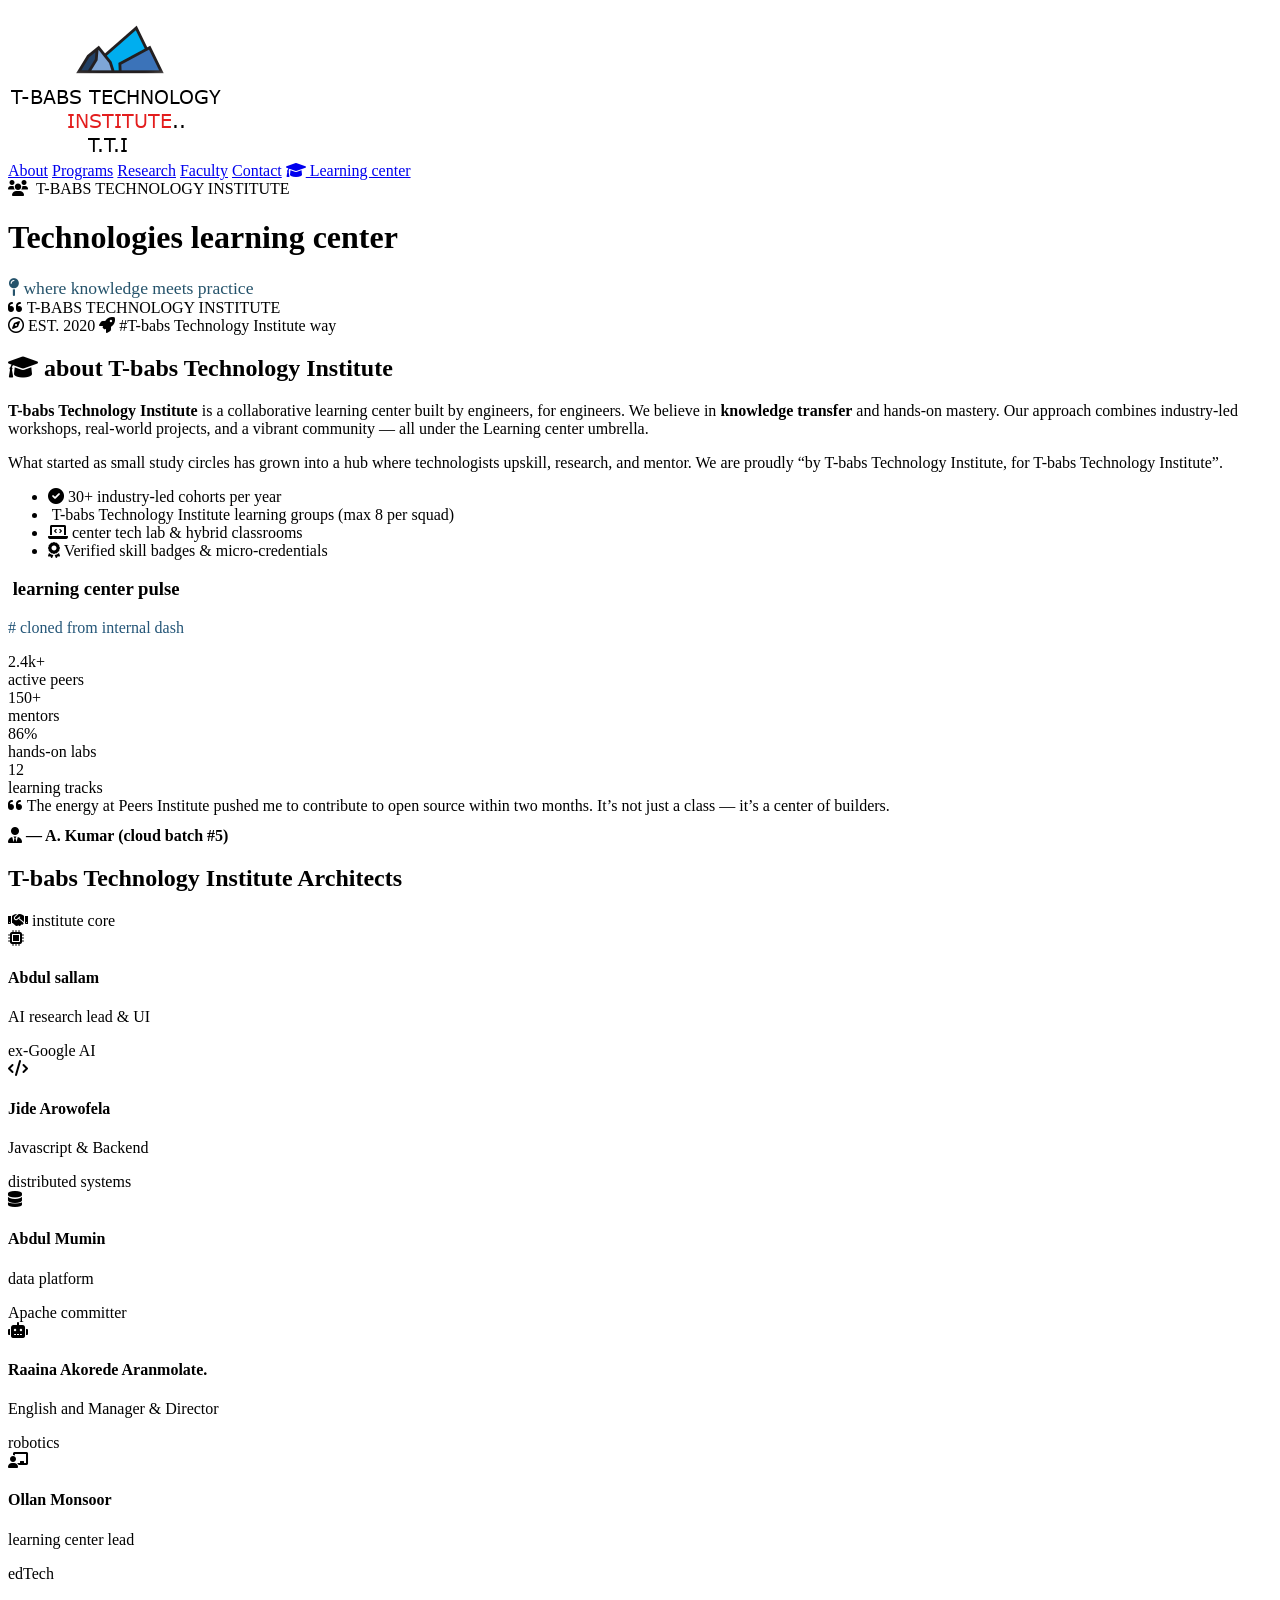
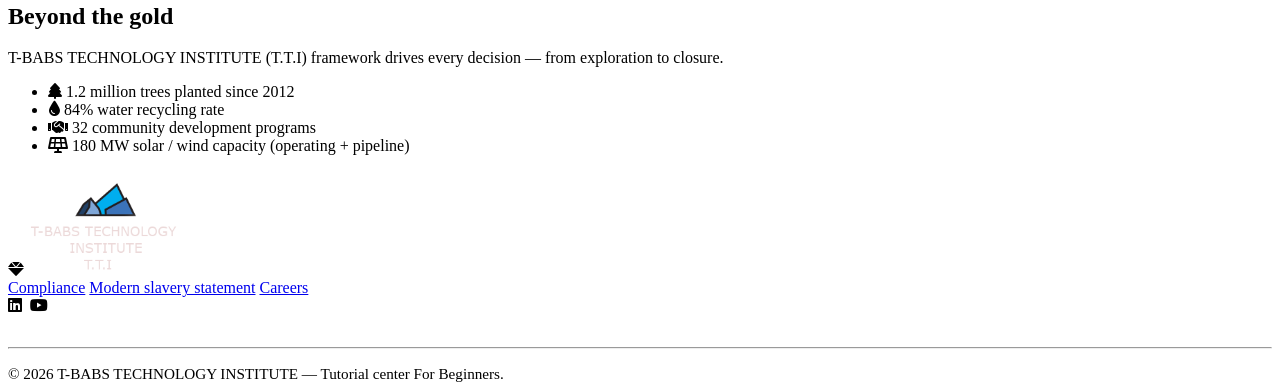
==== about.html @ 50cb1421 "okay okay" ====
<!DOCTYPE html>
<html lang="en">
<head>
  <meta charset="UTF-8">
  <meta name="viewport" content="width=device-width, initial-scale=1.0">
  <title>T-babs Technology Institute | where learning is center</title>
  <!-- Font Awesome 6 (free) for icons -->
  <link rel="stylesheet" href="https://cdnjs.cloudflare.com/ajax/libs/font-awesome/6.0.0-beta3/css/all.min.css">
  <link rel="stylesheet" href="css\stylemining.css">
</head>
<body>
  <header>
    <div class="container">
      <nav class="navbar">
        <div class="logo">
          <a href="index.html"><img src="T-BABATECHNOLOGYINSTITUTESNEW111.PNG" alt=""></a>

        </div>
        <div class="nav-links">
          <a href="about.html">About</a>
          <a href="programs.html">Programs</a>
          <a href="research.html">Research</a>
          <a href="faculty.html">Faculty</a>
          <a href="contacts.html">Contact</a>
          <a href="learnarea.html" class="center-link"><i class="fas fa-graduation-cap"></i> Learning center</a>
        </div>
      </nav>
    </div>
  </header>


  <main class="about-card">



    <!-- header: peers INSTITUTE + learning center -->
    <div class="institute-header">
        <div class="brand-block">
            <div class="peers-badge"><i class="fas fa-users" style="margin-right: 8px;"></i>T-BABS TECHNOLOGY INSTITUTE </div>
            <h1>
                <span class="institute">Technologies</span>
                <span class="learning-center">learning center</span>
            </h1>
            <div style="margin-top: 0.7rem; font-size: 1.1rem; color: #25536b;"><i class="fas fa-map-pin"></i> where knowledge meets practice</div>
        </div>
        <div class="header-quote">
            <i class="fas fa-quote-left"></i> T-BABS TECHNOLOGY INSTITUTE
        </div>
    </div>

            <!-- main about clone grid: mission + stats -->
            <div class="about-grid">
                <!-- left side: mission / description clone from peers institute -->
                <div class="mission-text">
                    <div class="tagline-clone">
                        <span class="pill"><i class="far fa-compass"></i> EST. 2020</span>
                        <span class="pill light"><i class="fas fa-rocket"></i> #T-babs Technology Institute way</span>
                    </div>
                    <h2><i class="fas fa-graduation-cap"></i> about T-babs Technology Institute</h2>
                    <p><strong>T-babs Technology Institute</strong> is a collaborative learning center built by engineers, for engineers. We believe in <strong>knowledge transfer</strong> and hands-on mastery. Our approach combines industry-led workshops, real-world projects, and a vibrant community — all under the Learning center umbrella.</p>
                    <p>What started as small study circles has grown into a hub where technologists upskill, research, and mentor. We are proudly “by T-babs Technology Institute, for T-babs Technology Institute”.</p>

                    <ul class="feature-list">
                        <li><i class="fas fa-circle-check"></i> 30+ industry-led cohorts per year</li>
                        <li><i class="fas fa-people-group"></i> T-babs Technology Institute learning groups (max 8 per squad)</li>
                        <li><i class="fas fa-laptop-code"></i> center tech lab & hybrid classrooms</li>
                        <li><i class="fas fa-award"></i> Verified skill badges & micro‑credentials</li>
                    </ul>
                </div>

                <!-- right side: stats panel + testimonial (institute flavour) -->
                <div class="stats-panel">
                    <h3><i class="fas fa-chart-simple"></i> learning center pulse</h3>
                    <p style="color: #235577; margin-bottom: 1rem;"># cloned from internal dash</p>
                    <div class="stats-grid">
                        <div class="stat-item">
                            <div class="stat-number">2.4k+</div>
                            <div class="stat-label">active peers</div>
                        </div>
                        <div class="stat-item">
                            <div class="stat-number">150+</div>
                            <div class="stat-label">mentors</div>
                        </div>
                        <div class="stat-item">
                            <div class="stat-number">86%</div>
                            <div class="stat-label">hands-on labs</div>
                        </div>
                        <div class="stat-item">
                            <div class="stat-number">12</div>
                            <div class="stat-label">learning tracks</div>
                        </div>
                    </div>

                    <!-- quick testimonial / quote clone -->
                    <div class="testimonial-mini">
                        <i class="fas fa-quote-left"></i> The energy at Peers Institute pushed me to contribute to open source within two months. It’s not just a class — it’s a center of builders. <br>
                        <span style="display: block; margin-top: 12px; font-style: normal; font-weight: 600;"><i class="fas fa-user-tie"></i> — A. Kumar (cloud batch #5)</span>
                    </div>
                </div>
            </div>


      <!-- team / core facilitators (peers institute style) -->
      <div class="team-section">
          <div class="section-caption">
              <h2>T-babs Technology Institute Architects</h2>
              <span class="chip"><i class="fas fa-handshake"></i> institute core</span>
          </div>
          <div class="team-grid">
              <div class="member">
                  <div class="avatar"><i class="fas fa-microchip"></i></div>
                  <h4>Abdul sallam</h4>
                  <p>AI research lead & UI</p>
                  <span class="role-icon">ex-Google AI</span>
              </div>
              <div class="member">
                  <div class="avatar"><i class="fas fa-code"></i></div>
                  <h4>Jide Arowofela</h4>
                  <p>Javascript & Backend</p>
                  <span class="role-icon">distributed systems</span>
              </div>
              <div class="member">
                  <div class="avatar"><i class="fas fa-database"></i></div>
                  <h4>Abdul Mumin</h4>
                  <p>data platform</p>
                  <span class="role-icon">Apache committer</span>
              </div>
              <div class="member">
                  <div class="avatar"><i class="fas fa-robot"></i></div>
                  <h4>Raaina Akorede Aranmolate.</h4>
                  <p>English and Manager & Director</p>
                  <span class="role-icon">robotics</span>
              </div>
              <div class="member">
                  <div class="avatar"><i class="fas fa-chalkboard-user"></i></div>
                  <h4>Ollan Monsoor</h4>
                  <p>learning center lead</p>
                  <span class="role-icon">edTech</span>
              </div>
          </div>
      </div>

    <section class="sustainability">
        <div class="container">
            <div class="sus-left">
                <h2>Beyond the gold</h2>
                <p>T-BABS TECHNOLOGY INSTITUTE (T.T.I) framework drives every decision — from exploration to closure.</p>
            </div>
            <div class="sus-right">
                <ul>
                    <li><i class="fas fa-tree"></i> 1.2 million trees planted since 2012</li>
                    <li><i class="fas fa-droplet"></i> 84% water recycling rate</li>
                    <li><i class="fas fa-handshake"></i> 32 community development programs</li>
                    <li><i class="fas fa-solar-panel"></i> 180 MW solar / wind capacity (operating + pipeline)</li>
                </ul>
            </div>
        </div>
    </section>
  </main>

  <footer class="footer">
  <div class="container">
      <div class="logo">
          <i class="fas fa-gem" style="color: var(--gold);"></i>
          <img src="T-BABS-mining_white.PNG" style="width: 156px;" alt="">
      </div>
      <div class="footer-links">
          <a href="Compliance.html">Compliance</a>
          <a href="modernslavery.html">Modern slavery statement</a>
          <a href="careers.html">Careers</a>
      </div>
      <div class="social">
          <i class="fab fa-linkedin"></i>
          <i class="fab fa-x-twitter"></i>
          <i class="fab fa-youtube"></i>
      </div>
  </div>
  <hr style="max-width: 1280px; margin: 2rem auto 1rem;">
  <div class="container" style="justify-content: center; font-size: 0.95rem;">
      © 2026 T-BABS TECHNOLOGY INSTITUTE — Tutorial center For Beginners.
  </div>
  </footer>

</body>
</html>
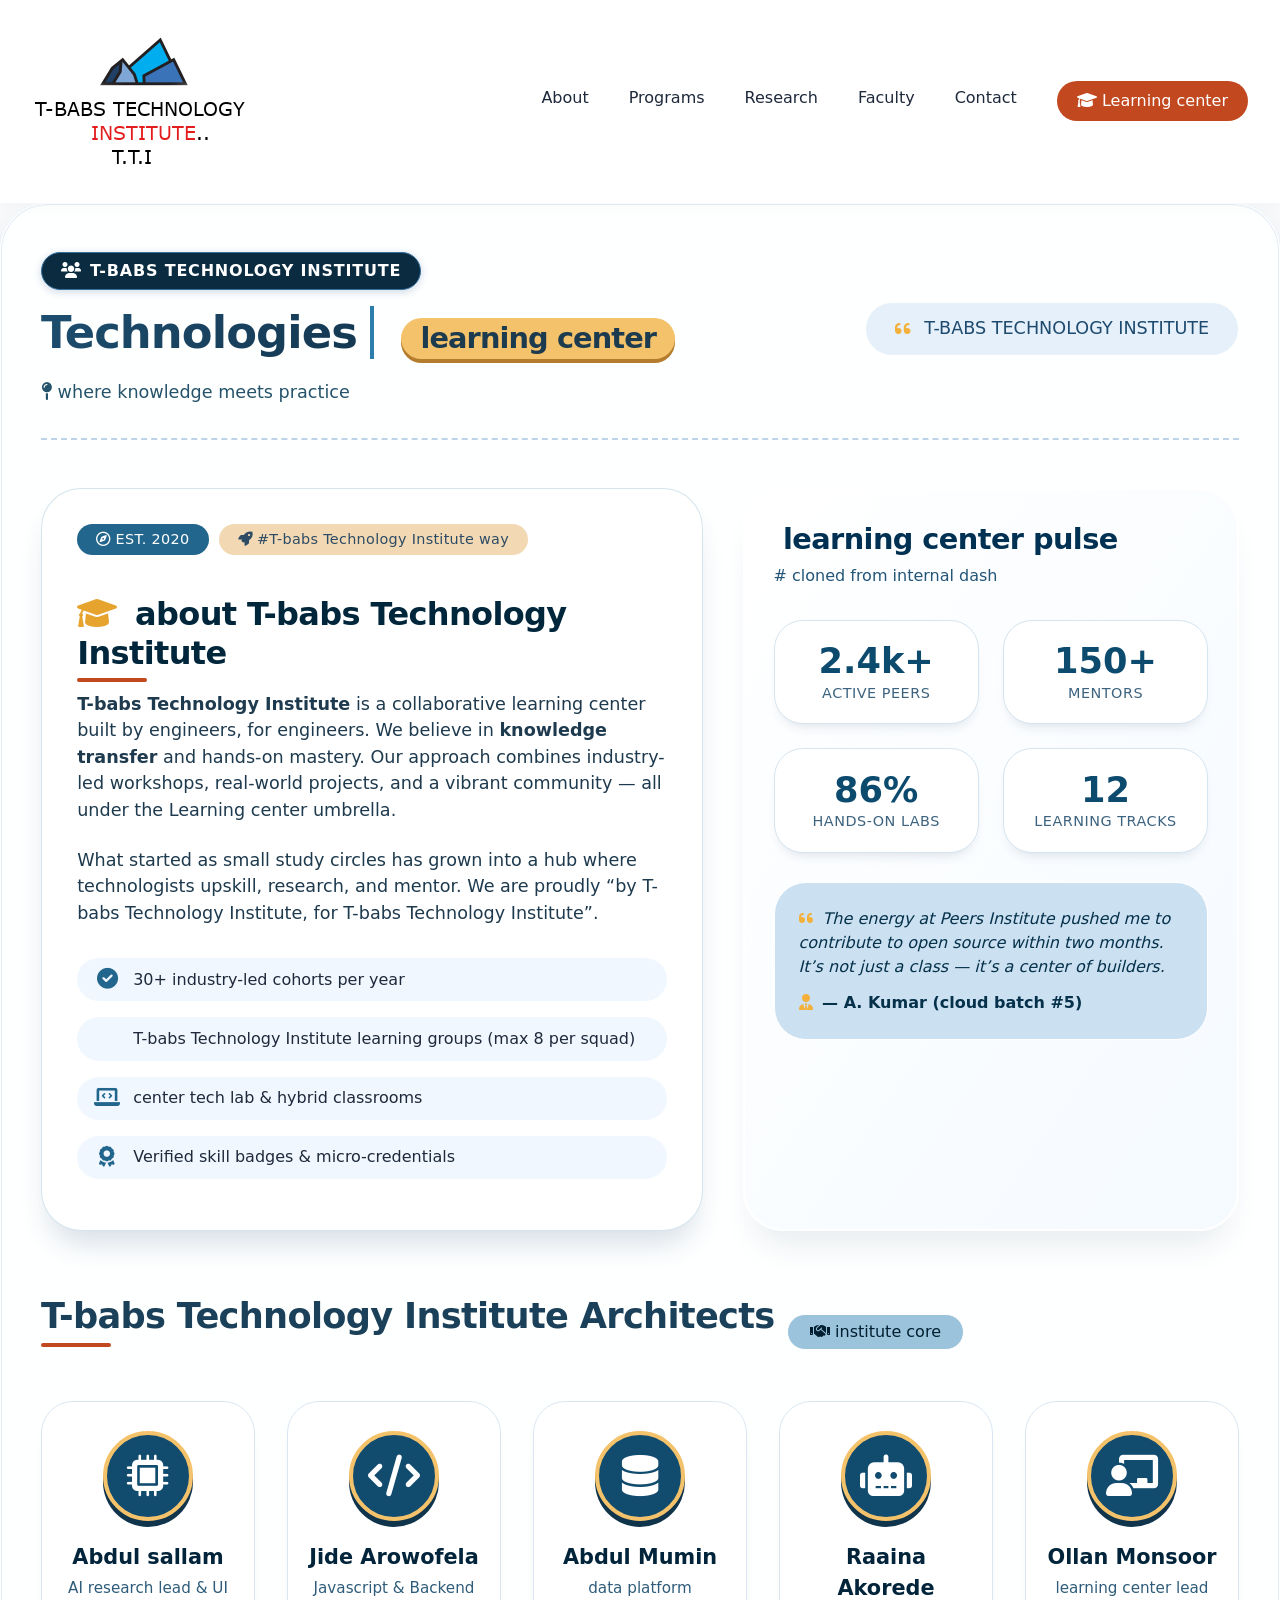
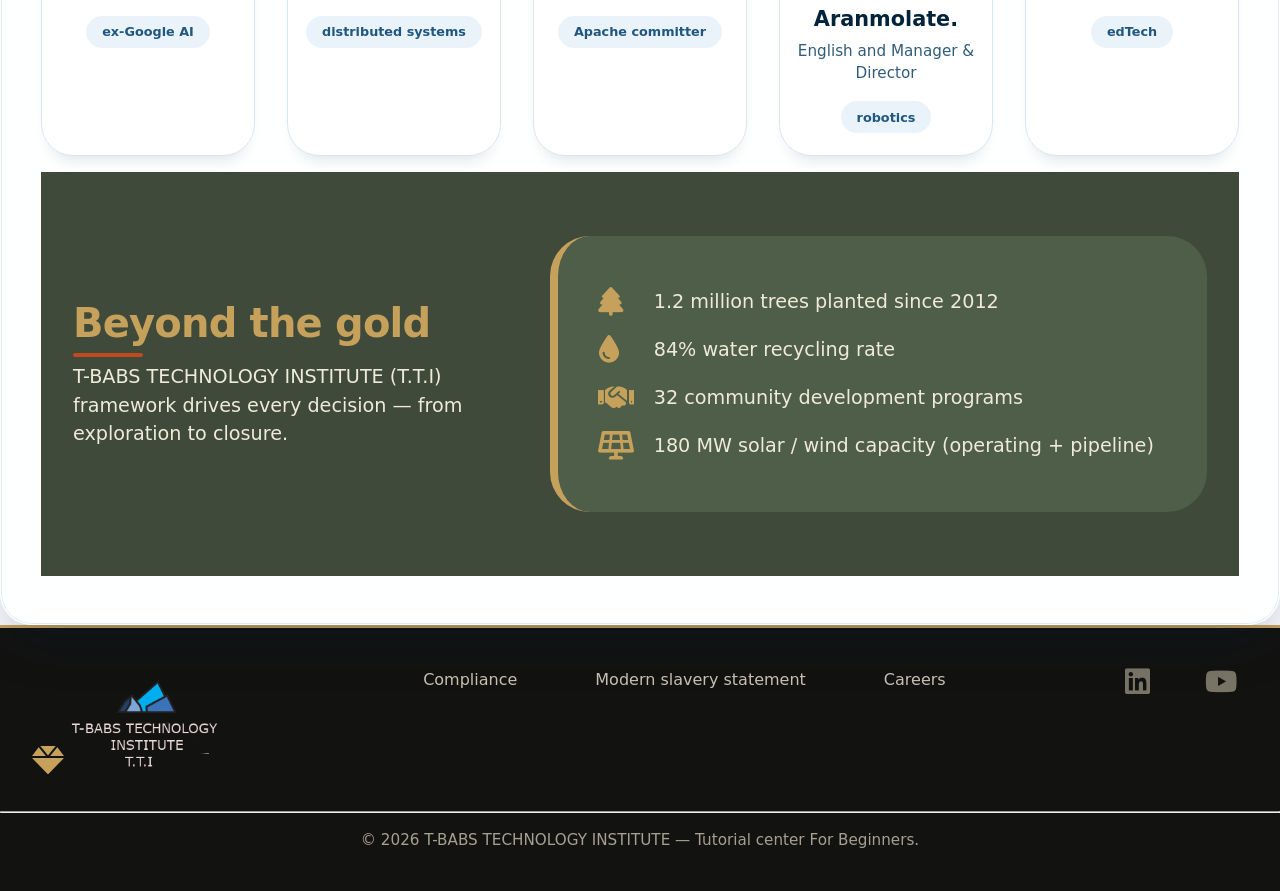
==== commit 9cfcda37: "Update about.html" ====
--- a/about.html
+++ b/about.html
@@ -6,7 +6,7 @@
   <title>T-babs Technology Institute | where learning is center</title>
   <!-- Font Awesome 6 (free) for icons -->
   <link rel="stylesheet" href="https://cdnjs.cloudflare.com/ajax/libs/font-awesome/6.0.0-beta3/css/all.min.css">
-  <link rel="stylesheet" href="css\stylemining.css">
+  <link rel="stylesheet" href="stylemining.css">
 </head>
 <body>
   <header>
@@ -183,3 +183,4 @@
 
 </body>
 </html>
+
--- a/stylemining.css
+++ b/stylemining.css
@@ -0,0 +1,1098 @@
+/* ----- RESET & GLOBAL ----- */
+* {
+  margin: 0;
+  padding: 0;
+  box-sizing: border-box;
+}
+
+body {
+  font-family: 'Inter', system-ui, -apple-system, BlinkMacSystemFont, 'Segoe UI', Roboto, sans-serif;
+  background: #f8fafc;
+  color: #1e293b;
+  line-height: 1.5;
+}
+
+/* container for consistent width */
+.container {
+  max-width: 1280px;
+  margin: 0 auto;
+  padding: 0 32px;
+}
+
+/* ----- COLOR THEME (clean academic) ----- */
+:root {
+  --primary: #0f3b5e;       /* deep navy – trust & authority */
+  --primary-light: #2b5b84;
+  --accent: #c2491f;        /* terracotta – energy, creativity */
+  --accent-soft: #e37e5a;
+  --neutral-bg: #ffffff;
+  --gray-light: #f1f5f9;
+  --gray-mid: #94a3b8;
+  --text-dark: #0f172a;
+  --shadow: 0 20px 30px -10px rgba(15, 59, 94, 0.08);
+
+  --gold: #c6a15b;
+  --gold-dark: #9e7c48;
+  --charcoal: #1e1e1c;
+  --cream: #f4efe2;
+  --deep-moss: #3f4a3a;
+}
+
+/* ----- TYPOGRAPHY & BASE ----- */
+h1, h2, h3 {
+  font-weight: 600;
+  line-height: 1.2;
+  letter-spacing: -0.02em;
+}
+
+h1 {
+  font-size: 3.2rem;
+  margin-bottom: 0.5rem;
+}
+
+h2 {
+  font-size: 2.4rem;
+  margin-bottom: 2rem;
+  position: relative;
+  display: inline-block;
+}
+h2:after {
+  content: '';
+  position: absolute;
+  bottom: -10px;
+  left: 0;
+  width: 70px;
+  height: 4px;
+  background: var(--accent);
+  border-radius: 4px;
+}
+
+h3 {
+  font-size: 1.5rem;
+  margin-bottom: 0.75rem;
+}
+
+a {
+  text-decoration: none;
+  color: inherit;
+}
+
+.section {
+  padding: 80px 0;
+}
+
+.section-light {
+  background: var(--neutral-bg);
+}
+
+.section-soft {
+  background: var(--gray-light);
+}
+
+/* ----- BUTTONS & LINKS (action) ----- */
+.btn {
+  display: inline-block;
+  background: var(--primary);
+  color: white;
+  font-weight: 500;
+  padding: 12px 28px;
+  border-radius: 40px;
+  transition: 0.25s ease;
+  border: none;
+  cursor: pointer;
+  font-size: 1rem;
+  box-shadow: 0 4px 10px rgba(0,0,0,0.03);
+}
+.btn i {
+  margin-right: 8px;
+}
+.btn:hover {
+  background: var(--primary-light);
+  transform: translateY(-3px);
+  box-shadow: 0 15px 25px -8px rgba(15, 59, 94, 0.2);
+}
+
+.btn-outline {
+  background: transparent;
+  border: 2px solid var(--primary);
+  color: var(--primary);
+  box-shadow: none;
+}
+.btn-outline:hover {
+  background: var(--primary);
+  color: white;
+  transform: translateY(-3px);
+}
+
+/* ----- HEADER & NAV (learning center vibe) ----- */
+header {
+  background: white;
+  box-shadow: 0 6px 18px rgba(0,0,0,0.02);
+  position: sticky;
+  top: 0;
+  z-index: 10;
+}
+
+.navbar {
+  display: flex;
+  align-items: center;
+  justify-content: space-between;
+  padding: 20px 0;
+}
+
+.logo a {
+  font-size: 1.9rem;
+  font-weight: 700;
+  letter-spacing: -0.02em;
+  background: linear-gradient(145deg, var(--primary) 20%, var(--accent) 90%);
+  -webkit-background-clip: text;
+  -webkit-text-fill-color: transparent;
+  background-clip: text;
+}
+.logo span {
+  font-weight: 300;
+  background: none;
+  -webkit-text-fill-color: var(--gray-mid);
+  color: var(--gray-mid);
+  font-size: 1rem;
+  margin-left: 6px;
+}
+
+.nav-links {
+  display: flex;
+  gap: 40px;
+  align-items: center;
+}
+.nav-links a {
+  font-weight: 500;
+  transition: 0.2s;
+  border-bottom: 2px solid transparent;
+  padding-bottom: 4px;
+}
+.nav-links a:hover {
+  color: var(--accent);
+  border-bottom-color: var(--accent);
+}
+
+/* highlight "learning center" */
+.nav-links .center-link {
+  background: var(--accent);
+  color: white !important;
+  padding: 8px 20px;
+  border-radius: 30px;
+  border-bottom: none;
+}
+.nav-links .center-link:hover {
+  background: var(--accent-soft);
+  color: white;
+  border-bottom: none;
+}
+
+/* ----- HERO (where learning is center) ----- */
+.hero {
+  display: flex;
+  align-items: center;
+  gap: 50px;
+  padding: 40px 0 20px;
+}
+
+.hero-content {
+  flex: 1.2;
+}
+.hero-content .badge {
+  background: #e9eef3;
+  color: var(--primary);
+  display: inline-block;
+  padding: 6px 16px;
+  border-radius: 30px;
+  font-weight: 500;
+  font-size: 0.9rem;
+  margin-bottom: 20px;
+  letter-spacing: 0.3px;
+}
+.hero-content .badge i {
+  color: var(--accent);
+  margin-right: 6px;
+}
+.hero-content h1 {
+  font-size: 3.4rem;
+  line-height: 1.1;
+  color: var(--text-dark);
+}
+.hero-content h1 em {
+  font-style: normal;
+  color: var(--accent);
+  border-bottom: 4px solid var(--accent-soft);
+}
+.hero-content p {
+  font-size: 1.2rem;
+  color: #334155;
+  margin: 24px 0 32px;
+  max-width: 550px;
+}
+
+.hero-stats {
+  display: flex;
+  gap: 40px;
+  margin-top: 40px;
+}
+.stat-item h4 {
+  font-size: 2rem;
+  color: var(--primary);
+  font-weight: 700;
+}
+.stat-item p {
+  margin: 0;
+  font-size: 0.95rem;
+  color: var(--gray-mid);
+}
+
+.hero-image {
+  flex: 0.9;
+  background: linear-gradient(145deg, #d6e2ef, #b6ccdd);
+  border-radius: 30px;
+  padding: 30px 20px;
+  box-shadow: var(--shadow);
+  min-height: 360px;
+  display: flex;
+  align-items: flex-end;
+  justify-content: center;
+  position: relative;
+  overflow: hidden;
+}
+/* abstract "learning center" visual – books/laptop/atoms */
+.hero-image .graphic {
+  width: 100%;
+  text-align: center;
+}
+.hero-image i {
+  font-size: 6rem;
+  color: var(--primary);
+  opacity: 0.2;
+  position: absolute;
+  top: 20px;
+  right: 20px;
+}
+.hero-image .card-grid {
+  display: grid;
+  grid-template-columns: 1fr 1fr;
+  gap: 15px;
+  width: 100%;
+  z-index: 2;
+  padding: 10px;
+}
+.card-grid .card-icon {
+  background: white;
+  border-radius: 24px;
+  padding: 24px 12px;
+  box-shadow: 0 6px 14px rgba(0,0,0,0.02);
+  text-align: center;
+  backdrop-filter: blur(2px);
+  transition: 0.2s;
+}
+.card-icon i {
+  position: static !important;
+  font-size: 2.2rem !important;
+  opacity: 1 !important;
+  color: var(--accent) !important;
+  margin-bottom: 10px;
+}
+.card-icon span {
+  display: block;
+  font-weight: 600;
+  color: var(--primary);
+}
+
+/* ----- FEATURES / pillars of learning ----- */
+.features-grid {
+  display: grid;
+  grid-template-columns: repeat(3, 1fr);
+  gap: 40px;
+  margin-top: 20px;
+}
+.feature-card {
+  background: white;
+  padding: 32px 24px;
+  border-radius: 32px;
+  box-shadow: var(--shadow);
+  transition: 0.2s;
+}
+.feature-card:hover {
+  transform: translateY(-8px);
+}
+.feature-icon {
+  background: var(--gray-light);
+  width: 64px;
+  height: 64px;
+  border-radius: 20px;
+  display: flex;
+  align-items: center;
+  justify-content: center;
+  margin-bottom: 24px;
+}
+.feature-icon i {
+  font-size: 2.2rem;
+  color: var(--primary);
+}
+.feature-card h3 {
+  font-size: 1.5rem;
+}
+.feature-card p {
+  color: #475569;
+  margin: 16px 0 24px;
+}
+.feature-link {
+  font-weight: 600;
+  color: var(--accent);
+  display: flex;
+  align-items: center;
+  gap: 6px;
+}
+.feature-link i {
+  font-size: 0.9rem;
+  transition: 0.2s;
+}
+.feature-link:hover i {
+  transform: translateX(5px);
+}
+
+/* ----- PROGRAMS (center learning paths) ----- */
+.program-grid {
+  display: grid;
+  grid-template-columns: repeat(4, 1fr);
+  gap: 25px;
+}
+.program-item {
+  background: white;
+  border-radius: 28px;
+  padding: 28px 20px;
+  box-shadow: 0 5px 20px rgba(0,0,0,0.02);
+  border: 1px solid #e9eef3;
+  transition: 0.2s;
+  text-align: center;
+}
+.program-item:hover {
+  border-color: var(--accent-soft);
+  box-shadow: 0 20px 30px -10px rgba(194,73,31,0.08);
+}
+.program-icon {
+  background: var(--gray-light);
+  width: 70px;
+  height: 70px;
+  border-radius: 50%;
+  display: flex;
+  align-items: center;
+  justify-content: center;
+  margin: 0 auto 20px;
+}
+.program-icon i {
+  font-size: 2.2rem;
+  color: var(--primary);
+}
+.program-item h4 {
+  font-size: 1.35rem;
+  margin-bottom: 8px;
+}
+.program-item p {
+  color: #64748b;
+  font-size: 0.9rem;
+}
+
+/* ----- TESTIMONIAL / learning center quote ----- */
+.testimonial-card {
+  background: var(--primary);
+  color: white;
+  padding: 60px 60px;
+  border-radius: 50px;
+  box-shadow: var(--shadow);
+  position: relative;
+  text-align: center;
+}
+.testimonial-card i {
+  font-size: 4rem;
+  opacity: 0.15;
+  position: absolute;
+  bottom: 30px;
+  right: 40px;
+}
+.testimonial-card h2 {
+  color: white;
+  font-weight: 500;
+  font-size: 2rem;
+  margin-bottom: 20px;
+}
+.testimonial-card h2:after {
+  background: var(--accent-soft);
+  left: 50%;
+  transform: translateX(-50%);
+  width: 120px;
+}
+.testimonial-text {
+  font-size: 1.5rem;
+  max-width: 800px;
+  margin: 0 auto 30px;
+  font-style: italic;
+}
+.testimonial-author {
+  font-weight: 600;
+  color: var(--accent-soft);
+}
+
+/* ----- CTA (learning starts here) ----- */
+.cta-section {
+  display: flex;
+  justify-content: space-between;
+  align-items: center;
+  background: white;
+  border-radius: 40px;
+  padding: 48px 56px;
+  box-shadow: var(--shadow);
+}
+.cta-text h3 {
+  font-size: 2.2rem;
+  margin-bottom: 8px;
+}
+.cta-text p {
+  color: #475569;
+}
+
+/* ----- FOOTER (simple & clean) ----- */
+footer {
+  background: var(--text-dark);
+  color: #cbd5e1;
+  padding: 40px 0;
+}
+.footer-grid {
+  display: flex;
+  justify-content: space-between;
+  align-items: center;
+  flex-wrap: wrap;
+  gap: 20px;
+}
+.footer-copy i {
+  color: var(--accent-soft);
+}
+.footer-links a {
+  margin-left: 30px;
+  color: #cbd5e1;
+  transition: 0.2s;
+}
+.footer-links a:hover {
+  color: white;
+}
+
+/* footer */
+.footer {
+    background-color: #121210;
+    color: #a6a092;
+    padding: 2.5rem 0;
+    border-top: 3px solid var(--gold);
+}
+
+.footer .container {
+    display: flex;
+    justify-content: space-between;
+    flex-wrap: wrap;
+    gap: 2rem;
+}
+
+.footer .logo i {
+    font-size: 2rem;
+}
+
+.footer-links {
+    display: flex;
+    gap: 3rem;
+}
+
+.footer-links a {
+    color: #c9c2b4;
+    text-decoration: none;
+}
+
+.footer-links a:hover {
+    color: var(--gold);
+}
+
+.social i {
+    font-size: 1.8rem;
+    margin: 0 0.7rem;
+    color: #787466;
+    transition: color 0.2s;
+}
+.social i:hover { color: var(--gold); }
+
+
+.contact-grid {
+    display: grid;
+    grid-template-columns: 1fr 1fr;
+    gap: 3rem;
+}
+
+.contact-info h3 {
+    font-size: 2rem;
+    color: white;
+    margin-bottom: 1.5rem;
+}
+
+.contact-detail {
+    display: flex;
+    gap: 1.2rem;
+    margin: 2rem 0;
+    align-items: center;
+}
+
+.contact-detail i {
+    font-size: 2rem;
+    color: var(--gold);
+    width: 48px;
+}
+
+.map-placeholder {
+    background: #3e3a32;
+    height: 260px;
+    border-radius: 30px;
+    display: flex;
+    align-items: center;
+    justify-content: center;
+    border: 2px solid #655e4f;
+    background-image: radial-gradient(circle at 30% 40%, #6e654f 2px, transparent 2px), radial-gradient(circle at 70% 70%, #b59d64 3px, transparent 3px);
+    background-size: 40px 40px, 80px 80px;
+}
+
+.map-placeholder span {
+    background: #27241e;
+    padding: 0.6rem 2rem;
+    border-radius: 60px;
+    color: #c6a15b;
+    font-weight: 600;
+    border: 1px solid #7f714c;
+}
+
+
+
+.projects-grid {
+    display: grid;
+    grid-template-columns: repeat(3, 1fr);
+    gap: 2rem;
+    margin-top: 3rem;
+}
+
+.project-item {
+    background-color: #fffbf5;
+    border-radius: 32px;
+    overflow: hidden;
+    border: 1px solid #d9cfbc;
+    transition: 0.15s;
+}
+
+.project-img {
+    height: 200px;
+    background-color: #b9aa8f;
+    background-size: cover;
+    background-position: center;
+}
+
+.project-img.img1 { background-image: linear-gradient(135deg, #615b4b, #b69e73), url('../image/DJI_0267-1-scaled.jpeg'); background-blend-mode: overlay; }
+.project-img.img2 { background-image: linear-gradient(45deg, #4f503b, #8b7c61), url('../image/capa-site.png'); background-blend-mode: soft-light; }
+.project-img.img3 { background-image: linear-gradient(160deg, #565138, #a08b60), url('data:image/svg+xml;utf8,<svg xmlns=%22http://www.w3.org/2000/svg%22 viewBox=%220 0 100 100%22><rect width=%22100%22 height=%22100%22 fill=%22%2380755b%22/><circle cx=%2260%22 cy=%2230%22 r=%2215%22 fill=%22%23dbbc7c%22/><circle cx=%2230%22 cy=%2260%22 r=%2220%22 fill=%22%23aa8749%22/><path d=%22M70 80 L20 70 L40 90%22 stroke=%22%23efd8a8%22 stroke-width=%225%22/></svg>'); background-blend-mode: luminosity; }
+
+.project-content {
+    padding: 1.8rem 1.5rem;
+}
+
+.project-content h3 {
+    font-size: 1.6rem;
+    margin-bottom: 0.5rem;
+}
+
+.project-tag {
+    color: var(--gold-dark);
+    font-weight: 600;
+    text-transform: uppercase;
+    letter-spacing: 1px;
+    font-size: 0.85rem;
+}
+
+.section-title {
+    font-size: 2.5rem;
+    font-weight: 700;
+    margin-bottom: 1rem;
+    color: #2b2a27;
+    border-left: 8px solid var(--gold);
+    padding-left: 1.5rem;
+}
+
+
+/* sustainability highlight */
+.sustainability {
+    background-color: var(--deep-moss);
+    color: #f0eadb;
+    padding: 4rem 0;
+}
+
+.sustainability .container {
+    display: flex;
+    flex-wrap: wrap;
+    gap: 3rem;
+    align-items: center;
+}
+
+.sus-left {
+    flex: 1 1 300px;
+}
+
+.sus-left h2 {
+    font-size: 2.5rem;
+    font-weight: 700;
+    color: var(--gold);
+    margin-bottom: 1rem;
+}
+
+.sus-left p {
+    font-size: 1.2rem;
+}
+
+.sus-right {
+    flex: 2 1 400px;
+    background: #4e5e48;
+    padding: 2rem 2.5rem;
+    border-radius: 40px;
+    border-left: 8px solid var(--gold);
+}
+
+.sus-right ul {
+    list-style: none;
+}
+
+.sus-right li {
+    margin: 1.2rem 0;
+    font-size: 1.2rem;
+    display: flex;
+    align-items: center;
+    gap: 1rem;
+}
+
+.sus-right i {
+    color: var(--gold);
+    font-size: 1.8rem;
+    width: 40px;
+}
+
+
+/* team / instructors section — inspired by peers institute */
+.team-section {
+    margin: 4rem 0 1rem;
+}
+
+.section-caption {
+    display: flex;
+    align-items: center;
+    gap: 12px;
+    margin-bottom: 2rem;
+}
+
+.section-caption h2 {
+    font-size: 2.2rem;
+    font-weight: 650;
+    color: #1b4059;
+}
+
+.section-caption .chip {
+    background: #9bc3db;
+    color: #011f31;
+    padding: 0.3rem 1.4rem;
+    border-radius: 40px;
+    font-weight: 500;
+    font-size: 1rem;
+    border: 1px solid white;
+}
+
+.team-grid {
+    display: grid;
+    grid-template-columns: repeat(auto-fit, minmax(200px, 1fr));
+    gap: 2rem;
+}
+
+.member {
+    background: white;
+    border-radius: 2rem;
+    padding: 1.8rem 1rem 1.4rem 1rem;
+    text-align: center;
+    transition: transform 0.2s ease;
+    border: 1px solid #d9e6f2;
+    box-shadow: 0 12px 18px -12px #163a4d33;
+}
+
+.member:hover {
+    transform: translateY(-5px);
+    background: #fbfeff;
+    border-color: #aac7df;
+}
+
+.avatar {
+    background: #114b6e;
+    width: 90px;
+    height: 90px;
+    margin: 0 auto 1.3rem;
+    border-radius: 50%;
+    display: flex;
+    align-items: center;
+    justify-content: center;
+    color: white;
+    font-size: 2.6rem;
+    font-weight: 300;
+    border: 4px solid #f3c26b;
+    box-shadow: 0 6px 0 #0f344b;
+}
+
+.member h4 {
+    font-size: 1.3rem;
+    margin-bottom: 0.25rem;
+    color: #01243b;
+}
+
+.member p {
+    font-size: 0.95rem;
+    color: #2f5c7a;
+    margin-bottom: 1rem;
+    font-weight: 500;
+}
+
+.member .role-icon {
+    background: #ebf3fa;
+    border-radius: 60px;
+    padding: 0.4rem 1rem;
+    display: inline-block;
+    font-size: 0.8rem;
+    font-weight: 600;
+    color: #1f5780;
+}
+
+
+/* about grid – main clone content from "peers institute technologies" */
+.about-grid {
+    display: grid;
+    grid-template-columns: 1.2fr 0.9fr;
+    gap: 2.5rem;
+    margin: 3rem 0 3rem 0;
+}
+
+@media (max-width: 800px) {
+    .about-grid {
+        grid-template-columns: 1fr;
+    }
+}
+
+.mission-text {
+    background: white;
+    border-radius: 2.5rem;
+    padding: 2.2rem;
+    box-shadow: 0 20px 30px -10px rgba(38, 77, 115, 0.2);
+    border: 1px solid rgba(115, 165, 194, 0.3);
+}
+
+.tagline-clone {
+    display: flex;
+    align-items: center;
+    gap: 10px;
+    margin-bottom: 1.5rem;
+}
+
+.tagline-clone .pill {
+    background: #22668d;
+    color: white;
+    padding: 0.3rem 1.2rem;
+    border-radius: 30px;
+    font-size: 0.9rem;
+    font-weight: 500;
+    letter-spacing: 0.3px;
+}
+
+.tagline-clone .pill.light {
+    background: #f2d9b3;
+    color: #2d4b65;
+}
+
+.mission-text h2 {
+    font-size: 2rem;
+    font-weight: 600;
+    color: #00263b;
+    margin: 1rem 0 1.2rem 0;
+}
+
+.mission-text h2 i {
+    color: #e6a32e;
+    font-size: 2rem;
+    margin-right: 8px;
+}
+
+.mission-text p {
+    font-size: 1.1rem;
+    color: #1e3a4e;
+    margin-bottom: 1.5rem;
+}
+
+.feature-list {
+    list-style: none;
+    margin-top: 2rem;
+}
+
+.feature-list li {
+    margin-bottom: 1rem;
+    font-weight: 450;
+    display: flex;
+    align-items: center;
+    gap: 12px;
+    background: #f0f7fe;
+    padding: 0.6rem 1rem;
+    border-radius: 50px;
+}
+
+.feature-list i {
+    color: #22668d;
+    font-size: 1.3rem;
+    width: 28px;
+    text-align: center;
+}
+
+.stats-panel {
+    background: linear-gradient(125deg, #ffffff 0%, #f5faff 100%);
+    border-radius: 2.5rem;
+    padding: 2rem 1.8rem;
+    border: 2px solid white;
+    box-shadow: 0 25px 35px -14px #0b304a1a;
+}
+
+.stats-panel h3 {
+    font-size: 1.8rem;
+    font-weight: 600;
+    color: #003153;
+    margin-bottom: 0.5rem;
+}
+
+.stats-panel h3 i {
+    color: #f3b03b;
+}
+
+.stats-grid {
+    display: grid;
+    grid-template-columns: 1fr 1fr;
+    gap: 1.5rem;
+    margin: 2rem 0 1.8rem;
+}
+
+.stat-item {
+    background: white;
+    padding: 1.2rem 0.8rem;
+    border-radius: 1.8rem;
+    text-align: center;
+    box-shadow: 0 8px 13px -8px #1d3d5c30;
+    border: 1px solid #d5e5f0;
+}
+
+.stat-number {
+    font-size: 2.2rem;
+    font-weight: 800;
+    color: #0c4a6e;
+    line-height: 1.2;
+}
+
+.stat-label {
+    font-size: 0.9rem;
+    text-transform: uppercase;
+    letter-spacing: 0.5px;
+    color: #3d637f;
+}
+
+.testimonial-mini {
+    background: #cbe0f0;
+    padding: 1.5rem;
+    border-radius: 2rem;
+    margin-top: 1.2rem;
+    border: 1px solid white;
+    font-style: italic;
+    color: #05314b;
+}
+
+.testimonial-mini i {
+    color: #f3b03b;
+    margin-right: 4px;
+}
+
+
+/* main card – "clone" of institute about section */
+.about-card {
+    max-width: 1532px;
+    width: 100%;
+    background: rgba(255,255,255,0.85);
+    backdrop-filter: blur(10px);
+    -webkit-backdrop-filter: blur(10px);
+    border-radius: 3rem 3rem 2rem 2rem;
+    box-shadow: 0 25px 50px -12px rgba(0, 32, 64, 0.25),
+                0 0 0 1px rgba(156, 188, 226, 0.3) inset;
+    overflow: hidden;
+    padding: 3rem 2.5rem;
+    border: 1px solid rgba(255,255,255,0.7);
+}
+
+
+
+        /* header section — peers institute & learning center */
+        .institute-header {
+            display: flex;
+            flex-wrap: wrap;
+            justify-content: space-between;
+            align-items: center;
+            margin-bottom: 3rem;
+            border-bottom: 2px dashed #bdd3e8;
+            padding-bottom: 2rem;
+        }
+
+        .brand-block {
+            display: flex;
+            flex-direction: column;
+        }
+
+        .peers-badge {
+            background: #0b2b40;
+            color: white;
+            font-weight: 600;
+            font-size: 1rem;
+            letter-spacing: 0.05em;
+            padding: 0.4rem 1.2rem;
+            border-radius: 40px;
+            display: inline-block;
+            width: fit-content;
+            margin-bottom: 1rem;
+            border: 1px solid #356f9c;
+            box-shadow: 0 2px 8px rgba(0,60,130,0.2);
+            text-transform: uppercase;
+        }
+
+        .brand-block h1 {
+            font-size: 2.8rem;
+            font-weight: 700;
+            line-height: 1.2;
+            color: #0a2942;
+        }
+
+        .brand-block h1 span.institute {
+            background: linear-gradient(135deg, #1d4e6f, #143750);
+            -webkit-background-clip: text;
+            background-clip: text;
+            color: transparent;
+            border-right: 4px solid #2e7ead;
+            padding-right: 0.8rem;
+            margin-right: 0.3rem;
+        }
+
+        .brand-block h1 span.learning-center {
+            display: inline-block;
+            background: #f3c26b;
+            color: #1d3b4e;
+            font-size: 1.8rem;
+            font-weight: 600;
+            padding: 0.2rem 1.2rem;
+            border-radius: 60px;
+            margin-left: 0.5rem;
+            box-shadow: 0 4px 0 #b47d2e;
+        }
+
+        .header-quote {
+            background: #e5f0fa;
+            padding: 0.8rem 1.8rem;
+            border-radius: 60px;
+            font-weight: 500;
+            color: #1d4a6e;
+            border: 1px solid white;
+            font-size: 1.1rem;
+            backdrop-filter: blur(4px);
+        }
+
+        .header-quote i {
+            color: #f3b03b;
+            margin-right: 8px;
+        }
+
+        .teaching-assistants {
+            margin-top: 3rem;
+        }
+
+        .teaching-assistants h3 {
+            font-size: 1.4rem;
+            font-weight: 600;
+            color: #14365c;
+            margin-bottom: 1.2rem;
+            display: flex;
+            align-items: center;
+            gap: 0.5rem;
+            border-left: 8px solid #2d7aff;
+            padding-left: 1.2rem;
+        }
+
+        .ta-grid {
+            display: grid;
+            grid-template-columns: repeat(auto-fill, minmax(200px, 1fr));
+            gap: 1.2rem;
+        }
+
+        .ta-card {
+            background: #fafcff;
+            border-radius: 1.5rem;
+            border: 1px solid #e2ebf6;
+            padding: 1rem 1rem 1rem 1rem;
+            display: flex;
+            align-items: center;
+            gap: 1rem;
+            transition: 0.15s;
+        }
+
+        .ta-card:hover {
+            background: white;
+            border-color: #99bdff;
+        }
+
+        .ta-avatar {
+            width: 48px;
+            height: 48px;
+            background: #0e3d6b;
+            border-radius: 40%;
+            color: white;
+            display: flex;
+            align-items: center;
+            justify-content: center;
+            font-weight: 600;
+            font-size: 1.2rem;
+            box-shadow: 0 2px 8px #102a4422;
+        }
+
+        .ta-info h4 {
+            font-weight: 700;
+            color: #102b44;
+        }
+
+        .ta-info p {
+            font-size: 0.8rem;
+            color: #4570a3;
+        }
+
+
+/* responsiveness */
+@media (max-width: 1000px) {
+  .hero { flex-direction: column; }
+  .features-grid, .program-grid { grid-template-columns: repeat(2, 1fr); }
+  .cta-section { flex-direction: column; text-align: center; gap: 30px; }
+}
+@media (max-width: 650px) {
+  .navbar { flex-direction: column; gap: 16px; }
+  .nav-links { flex-wrap: wrap; justify-content: center; gap: 20px; }
+  .features-grid, .program-grid { grid-template-columns: 1fr; }
+  .testimonial-card { padding: 40px 20px; }
+}
+
+@media (max-width: 800px) {
+    .about-grid {
+        grid-template-columns: 1fr;
+    }
+}
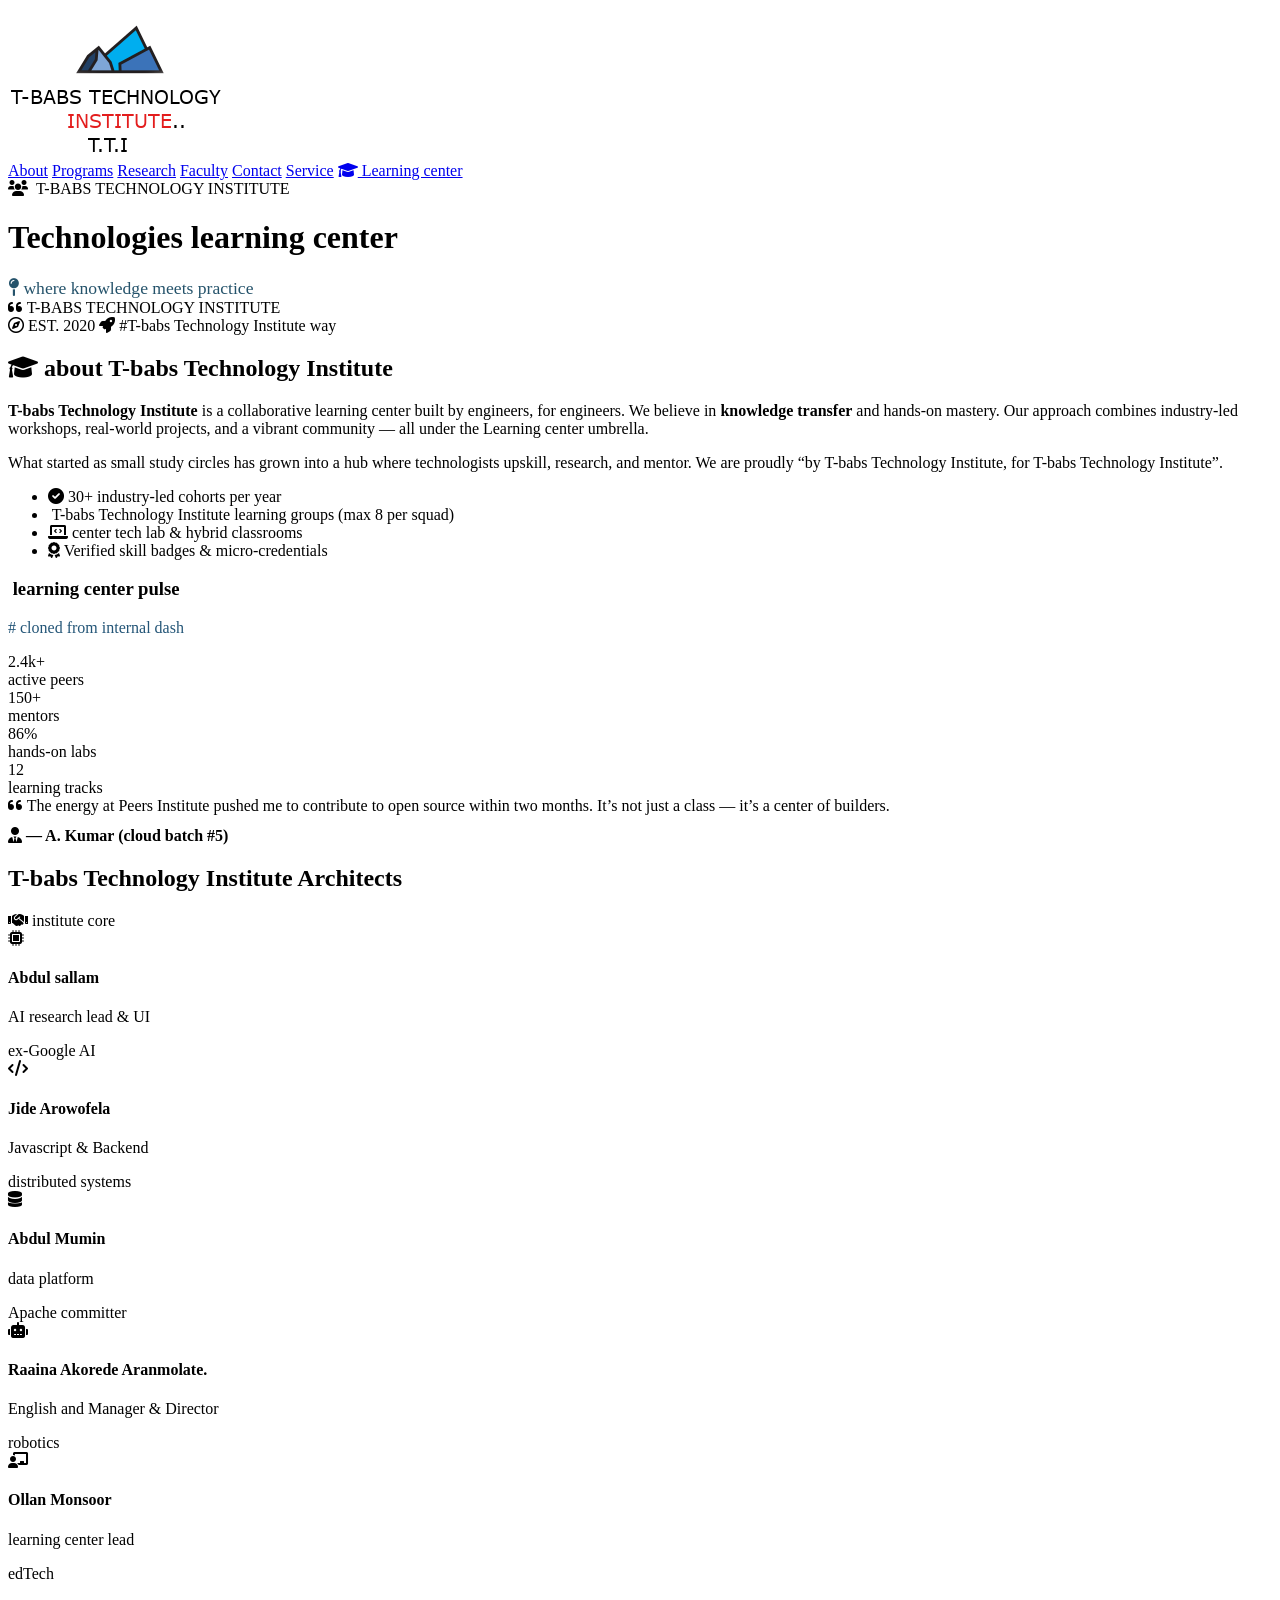
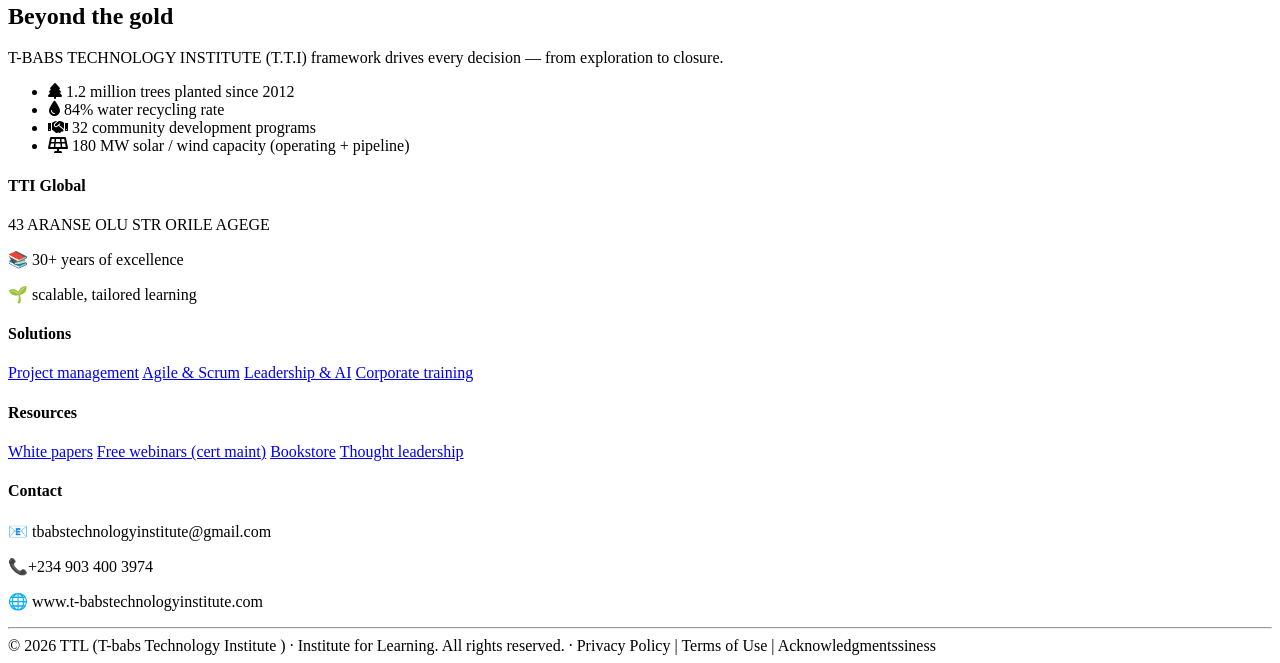
==== commit 1def3433: "T-babs Technology Institutet T-babs Technology Institutet" ====
--- a/about.html
+++ b/about.html
@@ -6,7 +6,7 @@
   <title>T-babs Technology Institute | where learning is center</title>
   <!-- Font Awesome 6 (free) for icons -->
   <link rel="stylesheet" href="https://cdnjs.cloudflare.com/ajax/libs/font-awesome/6.0.0-beta3/css/all.min.css">
-  <link rel="stylesheet" href="stylemining.css">
+  <link rel="stylesheet" href="css\stylemining.css">
 </head>
 <body>
   <header>
@@ -22,6 +22,7 @@
           <a href="research.html">Research</a>
           <a href="faculty.html">Faculty</a>
           <a href="contacts.html">Contact</a>
+            <a href="service.html">Service</a>
           <a href="learnarea.html" class="center-link"><i class="fas fa-graduation-cap"></i> Learning center</a>
         </div>
       </nav>
@@ -158,29 +159,44 @@
     </section>
   </main>
 
-  <footer class="footer">
-  <div class="container">
-      <div class="logo">
-          <i class="fas fa-gem" style="color: var(--gold);"></i>
-          <img src="T-BABS-mining_white.PNG" style="width: 156px;" alt="">
+
+  <!-- ========== FOOTER (cloned from IIL homepage style) ========== -->
+  <footer class="site-footer">
+      <div class="container">
+          <div class="footer-grid">
+              <div class="footer-col">
+                  <h4>TTI Global</h4>
+                  <p>43 ARANSE OLU STR ORILE AGEGE</p>
+                  <p>📚 30+ years of excellence</p>
+                  <p>🌱 scalable, tailored learning</p>
+              </div>
+              <div class="footer-col">
+                  <h4>Solutions</h4>
+                  <a href="#">Project management</a>
+                  <a href="#">Agile & Scrum</a>
+                  <a href="#">Leadership & AI</a>
+                  <a href="#">Corporate training</a>
+              </div>
+              <div class="footer-col">
+                  <h4>Resources</h4>
+                  <a href="#">White papers</a>
+                  <a href="#">Free webinars (cert maint)</a>
+                  <a href="#">Bookstore</a>
+                  <a href="#">Thought leadership</a>
+              </div>
+              <div class="footer-col">
+                  <h4>Contact</h4>
+                  <p>📧 tbabstechnologyinstitute@gmail.com</p>
+                  <p>📞+234 903 400 3974</p>
+                  <p>🌐 www.t-babstechnologyinstitute.com </p>
+              </div>
+          </div>
+          <hr>
+          <div class="copyright">
+              © 2026 TTL (T-babs Technology Institute ) · Institute for Learning. All rights reserved. · Privacy Policy | Terms of Use | Acknowledgmentssiness
+          </div>
       </div>
-      <div class="footer-links">
-          <a href="Compliance.html">Compliance</a>
-          <a href="modernslavery.html">Modern slavery statement</a>
-          <a href="careers.html">Careers</a>
-      </div>
-      <div class="social">
-          <i class="fab fa-linkedin"></i>
-          <i class="fab fa-x-twitter"></i>
-          <i class="fab fa-youtube"></i>
-      </div>
-  </div>
-  <hr style="max-width: 1280px; margin: 2rem auto 1rem;">
-  <div class="container" style="justify-content: center; font-size: 0.95rem;">
-      © 2026 T-BABS TECHNOLOGY INSTITUTE — Tutorial center For Beginners.
-  </div>
   </footer>
 
 </body>
 </html>
-
